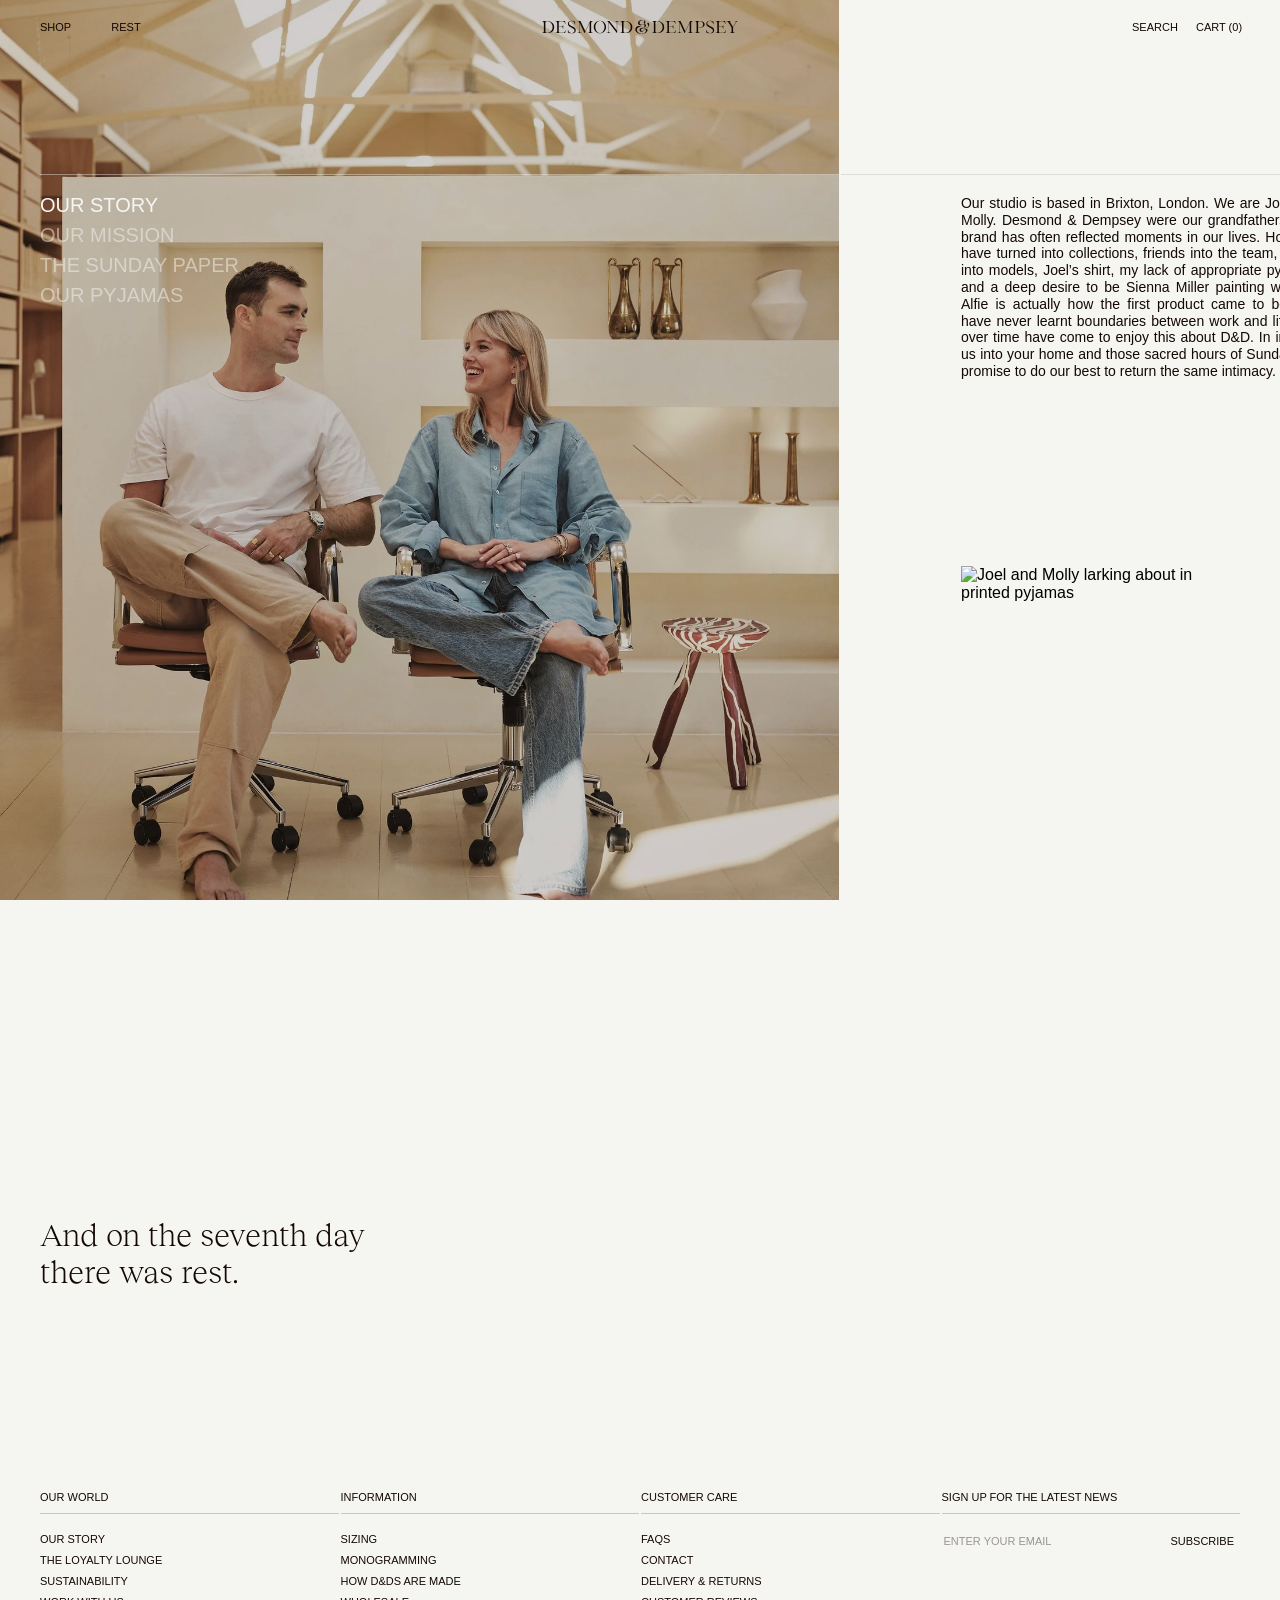
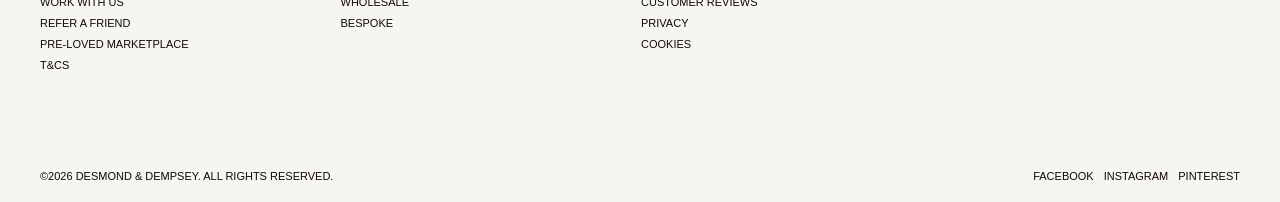
==== about-page-v2-1/index.html @ a97fd706 "V2.1: align accent image bottom with the main image The right column had a 60px bottom margin, leavi" ====
<!DOCTYPE html>
<html lang="en">
<head>
  <meta charset="UTF-8" />
  <meta name="viewport" content="width=device-width, initial-scale=1.0" />
  <title>D&amp;D — Our Story (V2.1)</title>
  <link rel="icon" href="assets/logo.svg" type="image/svg+xml" />
  <link rel="stylesheet" href="assets/vendor/lenis.css" />
  <!-- Shared design system: tokens, navbar, footer. -->
  <link rel="stylesheet" href="v1.2.css" />
  <!-- V2.1: full-bleed image left, filters overlaid, layered accent.
       ?v bumped on each change to bypass the CDN/browser cache. -->
  <link rel="stylesheet" href="about-v2-1.css?v=405" />
</head>
<body>
  <main class="page page--v21">
    <header class="header header--v21">
      <nav class="navbar" aria-label="Primary">
        <a class="nav-link nav-link--menu" href="#">Menu</a>
        <a class="nav-link nav-link--shop nav-link--start" href="#">Shop</a>
        <a class="nav-link nav-link--rest" href="#">Rest</a>
        <a class="nav-logo" href="#" aria-label="Desmond &amp; Dempsey home"></a>
        <a class="nav-link nav-link--search" href="#">Search</a>
        <a class="nav-link nav-link--cart nav-link--end" href="#">Cart (0)</a>
      </nav>
    </header>

    <!-- Our Story — editorial layered index (Figma 402:2). The chapter image
         bleeds off the left with the chapters overlaid on it (light); the
         description sits top-right on the cream, with a warm lifestyle accent
         image layered lower-right. Hovering a chapter crossfades the big image
         and the description. -->
    <section class="story" aria-label="Our story">
      <!-- Big image bleeding off the left, crossfaded per chapter. -->
      <div class="story__media">
        <img class="filters__img is-active" data-i="0" src="assets/images/about-v2/our-story.png" alt="Joel and Molly in the Brixton studio" />
        <img class="filters__img" data-i="1" src="assets/images/about-v2/our-mission.png" alt="Model in a printed shirt in the garden" />
        <img class="filters__img" data-i="2" src="assets/images/about-v2/sunday-paper.jpg" alt="Joel and Molly reading in bed on a Sunday" />
        <img class="filters__img" data-i="3" src="assets/images/about-v2/pyjamas-b.png" alt="The studio moodboard of prints and references" />
        <span class="story__scrim" aria-hidden="true"></span>
      </div>

      <!-- Chapters overlaid on the image (top-left, light). -->
      <div class="story__filters">
        <div class="filters__list" role="tablist" aria-label="Chapters">
          <button class="filters__item is-active" type="button" role="tab" aria-selected="true" aria-controls="chapter-0" data-i="0">Our Story</button>
          <button class="filters__item" type="button" role="tab" aria-selected="false" aria-controls="chapter-1" data-i="1">Our Mission</button>
          <button class="filters__item" type="button" role="tab" aria-selected="false" aria-controls="chapter-2" data-i="2">The Sunday Paper</button>
          <button class="filters__item" type="button" role="tab" aria-selected="false" aria-controls="chapter-3" data-i="3">Our Pyjamas</button>
        </div>
      </div>

      <!-- Right column: description (top) + accent (bottom), on the cream.
           The rule spans the full column; the content is indented under it. -->
      <div class="story__right">
        <div class="filters__desc">
          <div class="filters__panel is-active" id="chapter-0" role="tabpanel" data-i="0">
            <p>Our studio is based in Brixton, London. We are Joel and Molly. Desmond &amp; Dempsey were our grandfathers. Our brand has often reflected moments in our lives. Holidays have turned into collections, friends into the team, family into models, Joel&rsquo;s shirt, my lack of appropriate pyjamas and a deep desire to be Sienna Miller painting walls in Alfie is actually how the first product came to be. We have never learnt boundaries between work and life, but over time have come to enjoy this about D&amp;D. In inviting us into your home and those sacred hours of Sunday, we promise to do our best to return the same intimacy.</p>
          </div>
          <div class="filters__panel" id="chapter-1" role="tabpanel" data-i="1">
            <p>We are devoted to having a lovely time. To pursue the pleasure of leisure. So many of us have been fooled by the devil whose greatest trick has been convincing us that hard work is somehow godly. That putting friends, family and a good old jolly after a never-ending to-do list is the right order of things.</p>
            <p>We are a generation of overachievers who have turned our breakfasts into content, our jogs into marathons, drinks into networking, relaxing into refueling. It seems that at some point, maybe when our hobbies became our side hustles, we forgot to just have hobbies at all.</p>
          </div>
          <div class="filters__panel" id="chapter-2" role="tabpanel" data-i="2">
            <p>There&rsquo;s a universal warmth to Sunday. A softer mood, a gentler light, a slower groove, a glorious reward for a week well done. A day when only those closest to you are allowed in. A Sunday, and its many iterations, has always been sacred to us.</p>
            <p>We founded D&amp;D as an ode to the day. Our hope is to encourage more people to embrace time off, to retreat, rest and do whatever it is that brings them complete joy, all the while connecting with the places they call home, and people they feel closest to.</p>
          </div>
          <div class="filters__panel" id="chapter-3" role="tabpanel" data-i="3">
            <p>We make pyjamas, and other things to lounge in. Sunday attire so to speak. Soft, decorated, tactile things to wrap ourselves in that sends a message to the brain that says &lsquo;comfort&rsquo;. We make them for the busy, not the sleepy. Our intention is to mark the pause and help you celebrate the &lsquo;nothings&rsquo; in time.</p>
            <p>We could sing lyrics about the &lsquo;whys&rsquo; behind our pyjamas, but a customer said it best &lsquo;these pyjamas make me feel like I have my sh*t together&rsquo;</p>
          </div>
        </div>
        <!-- Warm lifestyle accent, bottom of the column — crossfades per
             chapter like the main image. -->
        <figure class="story__accent">
          <img class="filters__accimg is-active" data-i="0" src="assets/images/about-v2/accent-couple.jpg" alt="Joel and Molly larking about in printed pyjamas" />
          <img class="filters__accimg" data-i="1" src="assets/images/about-v2/accent-mission.png" alt="Family relaxing in matching printed pyjamas in the garden" />
          <img class="filters__accimg" data-i="2" src="assets/images/about-v2/accent-paper.png" alt="Sunday breakfast on the porch, papers across the table" />
          <img class="filters__accimg" data-i="3" src="assets/images/about-v2/accent-pyjamas.jpg" alt="Reading in a printed robe on a garden terrace" />
        </figure>
      </div>
    </section>

    <!-- Footer (shared with the homepage) -->
    <footer class="site-footer">
      <p class="site-footer__headline">And on the seventh day<br />there was rest.</p>

      <div class="site-footer__body">
        <div class="footer-cols">
          <div class="footer-col">
            <h4 class="footer-col__title">Our World</h4>
            <ul class="footer-col__links">
              <li><a href="about.html">Our story</a></li>
              <li><a href="#">The loyalty lounge</a></li>
              <li><a href="#">Sustainability</a></li>
              <li><a href="#">Work with us</a></li>
              <li><a href="#">Refer a friend</a></li>
              <li><a href="#">Pre-loved marketplace</a></li>
              <li><a href="#">T&amp;Cs</a></li>
            </ul>
          </div>
          <div class="footer-col">
            <h4 class="footer-col__title">Information</h4>
            <ul class="footer-col__links">
              <li><a href="#">Sizing</a></li>
              <li><a href="#">Monogramming</a></li>
              <li><a href="#">How D&amp;Ds are made</a></li>
              <li><a href="#">Wholesale</a></li>
              <li><a href="#">Bespoke</a></li>
            </ul>
          </div>
          <div class="footer-col">
            <h4 class="footer-col__title">Customer Care</h4>
            <ul class="footer-col__links">
              <li><a href="#">FAQs</a></li>
              <li><a href="#">Contact</a></li>
              <li><a href="#">Delivery &amp; returns</a></li>
              <li><a href="#">Customer reviews</a></li>
              <li><a href="#">Privacy</a></li>
              <li><a href="#">Cookies</a></li>
            </ul>
          </div>
          <div class="footer-col">
            <h4 class="footer-col__title">Sign up for the latest news</h4>
            <form class="footer-newsletter" action="#" method="post">
              <input class="footer-newsletter__input" type="email" placeholder="Enter your email" aria-label="Enter your email" />
              <button class="footer-newsletter__submit" type="submit">Subscribe</button>
            </form>
          </div>
        </div>

        <div class="footer-bottom">
          <span class="footer-bottom__copy">©2026 Desmond &amp; Dempsey. All Rights Reserved.</span>
          <nav class="footer-social" aria-label="Social">
            <a href="#">Facebook</a>
            <a href="#">Instagram</a>
            <a href="#">Pinterest</a>
          </nav>
        </div>
      </div>
    </footer>
  </main>

  <script type="module" src="about-v2-1.js?v=404"></script>
</body>
</html>
---- about-page-v2-1/assets/vendor/lenis.css ----
html.lenis,
html.lenis body {
  height: auto;
}

.lenis:not(.lenis-autoToggle).lenis-stopped {
  overflow: clip;
}

.lenis [data-lenis-prevent],
.lenis [data-lenis-prevent-wheel],
.lenis [data-lenis-prevent-touch],
.lenis [data-lenis-prevent-vertical],
.lenis [data-lenis-prevent-horizontal] {
  overscroll-behavior: contain;
}

.lenis.lenis-smooth iframe {
  pointer-events: none;
}

.lenis.lenis-autoToggle {
  transition-property: overflow;
  transition-duration: 1ms;
  transition-behavior: allow-discrete;
}
---- about-page-v2-1/v1.2.css ----
/* ============================================================
   Fonts — Gerstner Programm FSL
   Drop the font files into assets/fonts/ and these @font-face
   rules will pick them up. Until then the stack falls back to a
   neo-grotesque sans (Helvetica/Arial), which is the closest
   widely-available match.
   ============================================================ */
@font-face {
  font-family: "Gerstner Programm FSL";
  font-style: normal;
  font-weight: 400;
  font-display: swap;
  src: url("assets/fonts/GerstnerProgrammFSL-Regular.woff2") format("woff2"),
       url("assets/fonts/GerstnerProgrammFSL-Regular.woff") format("woff"),
       url("assets/fonts/GerstnerProgrammFSL-Regular.otf") format("opentype");
}

/* Reckless Neue (Light) — the editorial serif used for the loading copy.
   Drop the files into assets/fonts/; falls back to a high-contrast serif. */
@font-face {
  font-family: "Reckless Neue";
  font-style: normal;
  font-weight: 300;
  font-display: swap;
  src: url("assets/fonts/RecklessNeue-Light.otf") format("opentype");
}

:root {
  --frame-width: 1440px;
  --gutter: 2px;

  --color-bg: #f5f5f2;
  --color-ink: #000000;
  --color-nav: #140803;

  --font-serif: "Reckless Neue", Georgia, "Times New Roman", serif;
  --ease-expo: cubic-bezier(0.16, 1, 0.3, 1);
  --ease-natural: cubic-bezier(0.65, 0, 0.35, 1); /* smooth ease-in-out */

  --font-base: "Gerstner Programm FSL", "Helvetica Neue", Helvetica, Arial, sans-serif;
}

/* ---------- Reset ---------- */
*,
*::before,
*::after {
  box-sizing: border-box;
}

html,
body {
  margin: 0;
  padding: 0;
}

body {
  background: var(--color-bg);
  color: var(--color-ink);
  font-family: var(--font-base);
  -webkit-font-smoothing: antialiased;
  text-rendering: optimizeLegibility;
}

img {
  display: block;
  max-width: 100%;
}

a {
  text-decoration: none;
  color: inherit;
}

/* ---------- Page frame ---------- */
.page {
  /* Fluid fill: the layout stretches to the full viewport width (no 1440 cap),
     gutters/paddings stay fixed, so it reproduces the comp exactly at 1440 and
     grows from there. --frame-width remains the design reference (1440). */
  width: 100%;
  margin: 0 auto;
  background: var(--color-bg);
  display: flex;
  flex-direction: column;
  /* No gap here — header + hero are flush, as in Figma's "Frame 12".
     The single 4px gap sits between the hero and the feature section. */
}

/* ---------- Header / nav (overlays the hero) ----------
   --nav-p: scroll progress 0 → 1, damped per-frame by the loop in v1.2.js.
   At 0 the bar is transparent with cream text/wordmark, sitting over the hero;
   at 1 it has solidified into a cream bar with dark ink text (plus a subtle
   collapse). The whole thing is fixed so it floats over the hero image. */
.header {
  --nav-p: 0;
  position: fixed;
  top: 0;
  left: 0;
  right: 0;
  z-index: 100;
  /* transparent over the hero → cream once forced solid (scroll-in / menu open) */
  background: color-mix(in srgb, var(--color-bg) calc(var(--nav-p) * 100%), transparent);
  border-bottom: 0.5px solid rgba(20, 8, 3, calc(var(--nav-p) * 0.12));
  /* shared foreground colour: cream (p=0) → dark ink (p=1) */
  --nav-fg: color-mix(in srgb, var(--color-nav) calc(var(--nav-p) * 100%), var(--color-bg));
  will-change: background;
}

/* Navbar — constant height; no collapse on scroll */
.navbar {
  display: flex;
  align-items: center;
  gap: 20px; /* matches the shop mega-menu tab spacing */
  padding: 20px 40px;
}

.nav-link {
  width: 44px; /* fixed link box, matches Figma — keeps the wordmark centered */
  flex: 0 0 44px;
  font-size: 11px;
  line-height: 1; /* 100% */
  letter-spacing: 0;
  text-transform: uppercase;
  color: var(--nav-fg);
  white-space: nowrap;
  text-align: center; /* REST + SEARCH */
  text-box: trim-both cap alphabetic;
}

.nav-link--start {
  text-align: left; /* SHOP */
}

.nav-link--end {
  text-align: right; /* CART (0) */
}

/* Group the links either side of the centred wordmark: Shop+Rest sit together
   at the left, Search+Cart at the right. Auto margins after Rest and before
   Search absorb the free space, keeping the wordmark centred. (On mobile Rest +
   Search are hidden, so these have no effect there.) */
.nav-link--rest {
  margin-right: auto;
}
.nav-link--search {
  margin-left: auto;
}

/* MENU only appears on mobile (collapses Shop/Rest/Search) */
.nav-link--menu {
  display: none;
  text-align: left;
}

/* Wordmark — drawn as a recolourable mask so one asset serves both states */
.nav-logo {
  flex: 0 0 auto;
  width: 196px;
  height: 14px;
  background-color: var(--nav-fg);
  -webkit-mask: url("assets/wordmark.svg") no-repeat center / contain;
          mask: url("assets/wordmark.svg") no-repeat center / contain;
}

/* ---------- Shop mega-menu (desktop) ----------
   In normal flow as the first item after the fixed header, so when it opens it
   pushes the hero (and the rest of the page) DOWN rather than overlaying it.
   Height animates via the grid 0fr→1fr trick. The fixed nav floats over its
   top, so the panel pads its top by the nav height. */
.megamenu {
  display: grid;
  grid-template-rows: 0fr;
  transition: grid-template-rows 1s var(--ease-natural); /* smooth ease-in-out */
  background: var(--color-bg);
  position: relative;
  z-index: 90; /* below the nav (100) */
}
.megamenu__inner {
  overflow: hidden;
  min-height: 0;
  opacity: 0; /* content gently fades in as the panel expands */
  visibility: hidden; /* keep links out of the tab order while closed */
  transition: opacity 0.8s var(--ease-natural), visibility 1s;
}
.megamenu.is-open {
  grid-template-rows: 1fr;
}
.megamenu.is-open .megamenu__inner {
  opacity: 1;
  visibility: visible;
}
.megamenu__panel {
  padding: 54px 0 0; /* top clears the fixed nav bar; image's own 4px is the base */
}

/* Category tabs (Women / Men / Kids / Gifts) */
.megamenu__tabs {
  display: flex;
  gap: 20px;
  margin-top: 40px;
  padding: 0 40px 36px;
}
.megamenu__tab {
  font-size: 11px;
  line-height: 1;
  text-transform: uppercase;
  color: rgba(20, 8, 3, 0.4);
  transition: color 0.3s var(--ease-expo);
}
.megamenu__tab.is-active,
.megamenu__tab:hover {
  color: var(--color-nav);
}
.megamenu__tab--soon {
  pointer-events: none; /* "coming soon" — not yet a link */
}

/* Four columns; each reserves space for an image at its foot */
.megamenu__cols {
  display: grid;
  grid-template-columns: repeat(4, 1fr);
}
.megamenu__col {
  display: flex;
  flex-direction: column;
}
.megamenu__group {
  padding-left: 40px;
}
.megamenu__heading {
  margin: 0 0 20px;
  font-size: 11px;
  font-weight: 400;
  line-height: 1;
  text-transform: uppercase;
  color: rgba(20, 8, 3, 0.4);
}
.megamenu__links {
  list-style: none;
  margin: 0;
  padding: 0;
  display: flex;
  flex-direction: column;
  gap: 7px;
  /* match the link's type so the <li> strut is 11px, not the inherited 16px —
     gives an 11 + 7 = 18px row pitch (Figma) */
  font-size: 11px;
  line-height: 1;
}
.megamenu__links a {
  font-size: 11px;
  line-height: 1;
  text-transform: uppercase;
  color: var(--color-nav);
  transition: opacity 0.2s var(--ease-expo);
}
.megamenu__links a:hover {
  opacity: 0.55;
}

/* Featured image — bottom-aligned in every column (40px inset), so all four
   share the same baseline; fades in on hovering its column's links */
.megamenu__media {
  margin: auto 40px 40px; /* auto top pushes to the column foot; 40px inset (Figma) */
  aspect-ratio: 352 / 195;
  overflow: hidden;
  opacity: 0;
  transition: opacity 0.45s var(--ease-natural);
}
/* By Product (the longest column): fixed 80px gap above its image — this sets
   the menu height, and the other columns' auto-top images align to its baseline */
.megamenu__col:first-child .megamenu__media {
  margin-top: 80px;
}
.megamenu__media img {
  width: 100%;
  height: 100%;
  object-fit: cover;
  display: block;
}
.megamenu__col:has(.megamenu__links a:hover) .megamenu__media {
  opacity: 1;
}

/* By Product: a distinct image per link, stacked in the media box and
   crossfaded so hovering each link swaps the featured image. */
.megamenu__col--product .megamenu__media {
  position: relative;
  opacity: 1; /* the stacked images control what's shown */
}
.megamenu__col--product .megamenu__img {
  position: absolute;
  inset: 0;
  width: 100%;
  height: 100%;
  object-fit: cover;
  opacity: 0;
  transition: opacity 0.45s var(--ease-natural);
}
.megamenu__col--product:has(.pl--nighties:hover) .megamenu__img--nighties,
.megamenu__col--product:has(.pl--short:hover) .megamenu__img--short,
.megamenu__col--product:has(.pl--long:hover) .megamenu__img--long,
.megamenu__col--product:has(.pl--robes:hover) .megamenu__img--robes,
.megamenu__col--product:has(.pl--lounge:hover) .megamenu__img--lounge,
.megamenu__col--product:has(.pl--knickers:hover) .megamenu__img--knickers,
.megamenu__col--product:has(.pl--socks:hover) .megamenu__img--socks,
.megamenu__col--product:has(.pl--all:hover) .megamenu__img--all {
  opacity: 1;
}

/* ---------- Hero ---------- */
.hero {
  position: relative;
  width: 100%;
  height: 100vh; /* full viewport, desktop + mobile */
  overflow: hidden;
}

.hero__img {
  position: absolute;
  left: 0;
  width: 100%;
  /* Oversized top/bottom so the parallax (±60px) + velocity stretch never reveal
     an edge. Transform is set per-frame in script.js. */
  top: -100px;
  height: calc(100% + 200px);
  object-fit: cover;
  transform-origin: center;
  will-change: transform;
}

/* Dark wash over the hero so the cream nav stays legible (Figma rgba(20,8,3,.3)) */
.hero__overlay {
  position: absolute;
  inset: 0;
  z-index: 1;
  background: rgba(20, 8, 3, 0.3);
  pointer-events: none;
}

/* Serif headline, centred at the foot of the hero (over the overlay) */
.hero__headline {
  position: absolute;
  left: 0;
  right: 0;
  bottom: 40px;
  z-index: 2;
  margin: 0;
  padding: 0 40px;
  font-family: var(--font-serif);
  font-weight: 300;
  font-size: 32px;
  line-height: 1;
  text-align: center;
  color: var(--color-bg);
}

/* ---------- Feature grid (bottom "Navbar / 3 /") ---------- */
.features {
  display: flex;
  align-items: flex-start; /* let each cell take its aspect-ratio height, not stretch */
  gap: var(--gutter); /* only the 4px gutter between the two images — no outer padding */
  width: 100%;
  margin-top: var(--gutter); /* 4px gap between hero and feature section (top-level Figma gap) */
}

.features__cell {
  height: 100vh; /* the feature section fills the full viewport height */
  overflow: hidden;
}

/* Equal halves at any width: (100% - 4px gutter) / 2 — exactly 718px at 1440. */
.features__cell--left,
.features__cell--right {
  flex: 1 1 0;
  min-width: 0;
}

.features__cell img {
  width: 100%;
  height: 100%;
  object-fit: cover;
}

/* Section 2 columns — parallax media + CTA button reveal on hover */
.feature-col {
  display: block;
  position: relative;
}
/* Parallax target: oversized so the ±60px travel never reveals an edge.
   Transform (translate) is set per-frame in script.js. */
.feature-col__media {
  position: absolute;
  left: 0;
  width: 100%;
  top: -100px;
  height: calc(100% + 200px);
  will-change: transform;
}
.feature-col__media img {
  width: 100%;
  height: 100%;
  object-fit: cover;
  display: block;
  transition: transform 1.2s cubic-bezier(0.33, 1, 0.68, 1);
}
.feature-col:hover .feature-col__media img {
  transform: scale(1.018); /* subtle zoom, consistent with the product cards */
}
.feature-col__cta {
  position: absolute;
  top: 50%;
  left: 50%;
  transform: translate(-50%, calc(-50% + 6px));
  z-index: 2;
  display: flex;
  align-items: center;
  justify-content: center;
  height: 26px;
  padding: 4px 16px;
  background: var(--color-bg);
  color: var(--color-nav);
  font-size: 11px;
  line-height: 1.2;
  text-transform: uppercase;
  white-space: nowrap;
  opacity: 0;
  pointer-events: none;
  transition: opacity 0.4s var(--ease-expo), transform 0.4s var(--ease-expo);
}
.feature-col:hover .feature-col__cta,
.feature-col:focus-visible .feature-col__cta {
  opacity: 1;
  transform: translate(-50%, -50%);
}

/* ---------- Product cards (info + tag reveal on hover) ---------- */
.products {
  display: flex;
  align-items: flex-start;
  gap: var(--gutter);
  width: 100%;
  margin-top: var(--gutter);
}
.products .card {
  flex: 1 1 0;
  min-width: 0;
  aspect-ratio: 357 / 501;
}

.card {
  position: relative;
  overflow: hidden;
  background: var(--color-bg);
}
.card__link {
  position: absolute;
  inset: 0;
  display: block;
}
.card__media {
  position: absolute;
  inset: 0;
  overflow: hidden;
}
.card__media img {
  position: absolute;
  inset: 0;
  width: 100%;
  height: 100%;
  object-fit: cover;
  display: block;
  transition: transform 1.2s cubic-bezier(0.33, 1, 0.68, 1);
}
.card:hover .card__media img {
  transform: scale(1.018); /* subtle zoom on hover */
}

/* Image-swap: the detail photo crossfades in over the resting photo on hover */
.card__media-hover {
  opacity: 0;
  transition: opacity 0.5s var(--ease-expo),
              transform 1.2s cubic-bezier(0.33, 1, 0.68, 1);
}
.card:hover .card__media-hover,
.card:focus-within .card__media-hover {
  opacity: 1;
}

/* "New in" tag — top-left, dark blurred chip */
.card__tag {
  position: absolute;
  top: 10px;
  left: 10px;
  z-index: 3;
  display: flex;
  align-items: center;
  height: 22px;
  padding: 6px 8px;
  background: var(--color-nav);
  backdrop-filter: blur(25px);
  -webkit-backdrop-filter: blur(25px);
  color: var(--color-bg);
  font-size: 11px;
  line-height: 1;
  text-transform: uppercase;
  white-space: nowrap;
  opacity: 0;
  pointer-events: none;
  transition: opacity 0.4s var(--ease-expo);
}

/* product info panel — bottom, cream */
.card__info {
  position: absolute;
  left: 10px;
  right: 10px;
  bottom: 10px;
  z-index: 3;
  display: flex;
  flex-direction: column;
  gap: 8px;
  padding: 10px;
  background: var(--color-bg);
  opacity: 0;
  transform: translateY(8px);
  pointer-events: none;
  transition: opacity 0.4s var(--ease-expo), transform 0.4s var(--ease-expo);
}
.card__meta {
  display: flex;
  justify-content: space-between;
  align-items: flex-start;
  gap: 12px;
  width: 100%;
  font-size: 11px;
  line-height: 1;
  text-transform: uppercase;
  color: var(--color-nav);
}
.card__meta--gap {
  gap: 40px;
}
.card__name,
.card__price {
  white-space: nowrap; /* keep the product name on one line; the chip grows to fit */
}
.card__swatches {
  display: flex;
  flex-wrap: wrap;
  gap: 2px;
  align-items: center;
}
.card__swatch {
  width: 20px;
  height: 4px;
  display: block;
  object-fit: cover;
}
/* Product row + image grid: print options are 11px squares (matches mobile) */
.products .card__swatch,
.grid .card__swatch {
  width: 11px;
  height: 11px;
}

/* reveal on hover / keyboard focus */
.card:hover .card__tag,
.card:focus-within .card__tag,
.card:hover .card__info,
.card:focus-within .card__info {
  opacity: 1;
}
.card:hover .card__info:not(.card__info--center),
.card:focus-within .card__info:not(.card__info--center) {
  transform: translateY(0);
}

/* centered white info chip (small grid cards) */
.card__info--center {
  left: 50%;
  right: auto;
  bottom: auto;
  top: 50%;
  flex-direction: row;
  width: auto;
  background: #ffffff;
  transform: translate(-50%, calc(-50% + 8px));
}
.card:hover .card__info--center,
.card:focus-within .card__info--center {
  transform: translate(-50%, -50%);
}

/* small grid cards: image contained, cream margins. Wider side inset keeps the
   2:3 product shot smaller inside the (landscape) card. Mobile resets the insets. */
.card--contained .card__media {
  left: 22%;
  right: 22%;
  top: 6%;
  bottom: 6%;
}

/* ---------- Promo banner (image + overlay + headline/CTA) — band dimensions ---------- */
.promo {
  position: relative;
  margin-top: var(--gutter);
  width: 100%;
  aspect-ratio: 1440 / 800;
  overflow: hidden;
  display: flex;
  flex-direction: column;
  align-items: center;
  justify-content: center;
  padding: 40px;
}
/* Oversized so the ±60px parallax (set per-frame in v1.2.js) never reveals an edge */
.promo__img {
  position: absolute;
  left: 0;
  top: -100px;
  width: 100%;
  height: calc(100% + 200px);
  object-fit: cover;
  display: block;
  will-change: transform;
}
.promo__overlay {
  position: absolute;
  inset: 0;
  background: rgba(20, 8, 3, 0.4);
  pointer-events: none;
}
.promo__content {
  position: relative;
  z-index: 1;
  display: flex;
  flex-direction: column;
  align-items: center;
  gap: 24px;
  width: 349px;
  max-width: 100%;
  text-align: center;
}
.promo__headline {
  margin: 0;
  font-family: var(--font-serif);
  font-weight: 300;
  font-size: 32px;
  line-height: 1;
  color: var(--color-bg);
}
.promo__cta {
  display: inline-flex;
  align-items: center;
  justify-content: center;
  height: 26px;
  padding: 4px 16px;
  background: var(--color-bg);
  border: 1px solid var(--color-bg);
  color: var(--color-nav);
  font-size: 11px;
  line-height: 1.2;
  text-transform: uppercase;
  white-space: nowrap;
}

/* ---------- Collection tabs (section 4) — hover a label to swap image + copy ----------
   Column layout: an invisible top line + the tabs + the description are spaced
   apart (space-between) inside an 80px-padded band, so the tabs sit centred and
   the description sits at the bottom. */
.tabs-section {
  position: relative;
  width: 100%;
  margin-top: var(--gutter);
  aspect-ratio: 1440 / 800;
  overflow: hidden;
  display: flex;
  flex-direction: column;
  align-items: center;
  justify-content: space-between;
  padding: 80px 0;
}
.tabs-section__media {
  position: absolute;
  inset: 0;
}
/* Oversized so the ±60px parallax (set per-frame in v1.2.js) never reveals an edge */
.tab-img {
  position: absolute;
  left: 0;
  top: -100px;
  width: 100%;
  height: calc(100% + 200px);
  object-fit: cover;
  opacity: 0;
  transition: opacity 0.7s var(--ease-expo);
  will-change: transform;
}
.tabs-section__overlay {
  position: absolute;
  inset: 0;
  background: rgba(20, 8, 3, 0.4);
}

/* Invisible balancer (matches the description's footprint at the top) */
.tabs-section__spacer {
  position: relative;
  z-index: 1;
  margin: 0;
  font-size: 14px;
  line-height: 1.2;
  white-space: nowrap;
  color: #f5f5f2;
  visibility: hidden;
}

.tabs {
  position: relative;
  z-index: 1;
  display: flex;
  gap: 32px;
  align-items: center;
  justify-content: center;
}
.tabs__item {
  font-family: var(--font-base);
  font-size: 24px;
  line-height: 1;
  text-transform: uppercase;
  color: rgba(245, 245, 242, 0.4);
  white-space: nowrap;
  transition: color 0.3s var(--ease-expo);
}
.tabs__item:hover {
  color: #f5f5f2;
}

/* Description — items stacked in one grid cell, crossfaded on hover */
.tabs-desc {
  position: relative;
  z-index: 1;
  display: grid;
  width: 392px;
}
.tabs-desc__item {
  grid-area: 1 / 1;
  margin: 0;
  font-size: 14px;
  line-height: 1.2;
  text-align: center;
  color: #f5f5f2;
  opacity: 0;
  transition: opacity 0.5s var(--ease-expo);
}

/* Scrub progress bar — mobile only (see the mobile media query) */
.tabs-progress {
  display: none;
}

/* Desktop only: hover drives the swap. Scoped so it never fights the mobile
   scroll-scrub (which drives the same images/labels/desc via [data-active]). */
@media (min-width: 769px) {
  /* Default state: "Legacy" active + its image, until another tab is hovered */
  .tabs:not(:has(.tabs__item:hover)) .tabs__item--legacy {
    color: #f5f5f2;
  }
  .tabs-section:not(:has(.tabs__item:hover)) .tab-img--legacy {
    opacity: 1;
  }
  /* Hovered tab → its image */
  .tabs-section:has(.tabs__item--legacy:hover) .tab-img--legacy {
    opacity: 1;
  }
  .tabs-section:has(.tabs__item--classics:hover) .tab-img--classics {
    opacity: 1;
  }
  .tabs-section:has(.tabs__item--essentials:hover) .tab-img--essentials {
    opacity: 1;
  }
  .tabs-section:has(.tabs__item--heirloom:hover) .tab-img--heirloom {
    opacity: 1;
  }

  /* Default state: Legacy description shown until another tab is hovered */
  .tabs-section:not(:has(.tabs__item:hover)) .tabs-desc__item--legacy {
    opacity: 1;
  }
  /* Hovered tab → its description */
  .tabs-section:has(.tabs__item--legacy:hover) .tabs-desc__item--legacy {
    opacity: 1;
  }
  .tabs-section:has(.tabs__item--classics:hover) .tabs-desc__item--classics {
    opacity: 1;
  }
  .tabs-section:has(.tabs__item--essentials:hover) .tabs-desc__item--essentials {
    opacity: 1;
  }
  .tabs-section:has(.tabs__item--heirloom:hover) .tabs-desc__item--heirloom {
    opacity: 1;
  }
}

/* ---------- Image grid (9-col block + 3-col stack) ---------- */
.grid {
  display: flex;
  gap: var(--gutter);
  width: 100%;
  margin-top: var(--gutter);
  aspect-ratio: 1440 / 800;
}
/* Three equal columns: grid__left spans two of them (+ the gutter between),
   grid__right is the third. */
.grid__left {
  flex: 0 0 calc((100% - 2 * var(--gutter)) / 3 * 2 + var(--gutter));
  min-width: 0;
  display: flex;
  gap: var(--gutter);
}
.grid__right {
  flex: 0 0 calc((100% - 2 * var(--gutter)) / 3);
  min-width: 0;
  display: flex;
  flex-direction: column;
  gap: var(--gutter);
}
.grid__left .card {
  flex: 1 1 0;
  min-width: 0;
}
.grid__right .card {
  flex: 1 1 0;
  min-height: 0;
}

/* ---------- UGC carousel (section 5) — auto-scrolling community shots ----------
   The track auto-scrolls left (marquee). JS clones enough whole card-sets to
   always cover the viewport and sets --ugc-shift to one copy's exact width, so
   the animation wraps invisibly = an infinite loop. Hovering the section pauses it;
   hovering a card reveals its tag + info (and, on video cards, a mute button
   while the clip plays). Card overlays reuse the .card__tag / .card__info look. */
.ugc {
  --ugc-w: 340px;
  margin-top: var(--gutter);
}
.ugc__viewport {
  overflow: hidden;
}
.ugc__track {
  display: flex;
  gap: var(--gutter);
  width: max-content;
  will-change: transform;
  animation: ugc-scroll var(--ugc-duration, 60s) linear infinite;
}
/* Pause while the section is hovered or a card is keyboard-focused. */
.ugc:hover .ugc__track,
.ugc:focus-within .ugc__track {
  animation-play-state: paused;
}
/* Shift by exactly one copy's width (set by JS as --ugc-shift) so the wrap from
   the last keyframe back to the first is pixel-perfect and the loop is invisible. */
@keyframes ugc-scroll {
  from { transform: translate3d(0, 0, 0); }
  to   { transform: translate3d(calc(-1 * var(--ugc-shift, 0px)), 0, 0); }
}

.ugc-card {
  position: relative;
  flex: 0 0 var(--ugc-w);
  width: var(--ugc-w);
}
.ugc-card__link {
  display: block;
  color: inherit;
  text-decoration: none;
}
.ugc-card__media {
  position: relative;
  display: block;
  width: 100%;
  aspect-ratio: 340 / 448;
  overflow: hidden;
  background: #e9e7e1; /* placeholder tone while media loads */
}
.ugc-card__media img,
.ugc-card__video {
  position: absolute;
  inset: 0;
  width: 100%;
  height: 100%;
  object-fit: cover;
  display: block;
}

/* Social handle chip — top-left (mirrors .card__tag) */
.ugc-card__tag {
  position: absolute;
  top: 10px;
  left: 10px;
  z-index: 3;
  display: flex;
  align-items: center;
  height: 22px;
  padding: 6px 8px;
  background: var(--color-nav);
  backdrop-filter: blur(25px);
  -webkit-backdrop-filter: blur(25px);
  color: var(--color-bg);
  font-size: 11px;
  line-height: 1;
  text-transform: uppercase;
  white-space: nowrap;
  opacity: 0;
  pointer-events: none;
  transition: opacity 0.4s var(--ease-expo);
}

/* Mute toggle — top-right, cream text over the video (videos only) */
.ugc-card__mute {
  position: absolute;
  top: 10px;
  right: 10px;
  z-index: 4;
  margin: 0;
  padding: 6px 4px;
  border: 0;
  background: transparent;
  color: var(--color-bg);
  font-family: inherit;
  font-size: 11px;
  line-height: 1;
  text-transform: uppercase;
  cursor: pointer;
  text-shadow: 0 0 8px rgba(20, 8, 3, 0.55); /* legible over light frames */
  opacity: 0;
  pointer-events: none;
  transition: opacity 0.4s var(--ease-expo);
}

/* Product info panel — bottom, cream (mirrors .card__info) */
.ugc-card__info {
  position: absolute;
  left: 10px;
  right: 10px;
  bottom: 10px;
  z-index: 3;
  display: flex;
  flex-direction: column;
  gap: 8px;
  padding: 10px;
  background: var(--color-bg);
  opacity: 0;
  transform: translateY(8px);
  pointer-events: none;
  transition: opacity 0.4s var(--ease-expo), transform 0.4s var(--ease-expo);
}
.ugc-card__meta {
  display: flex;
  justify-content: space-between;
  align-items: flex-start;
  gap: 12px;
  width: 100%;
  font-size: 11px;
  line-height: 1;
  text-transform: uppercase;
  color: var(--color-nav);
}
.ugc-card__name,
.ugc-card__price {
  white-space: nowrap;
}
.ugc-card__swatches {
  display: flex;
  flex-wrap: wrap;
  gap: 2px;
  align-items: center;
}
.ugc-card__swatch {
  width: 11px;
  height: 11px;
  display: block;
  object-fit: cover;
}

/* Reveal on hover / keyboard focus — only on hover-capable (desktop) devices.
   On touch there's no hover, and a tap/swipe would otherwise stick the :hover /
   :focus-within state, leaving the tag, info + mute button permanently visible.
   Gating on (hover: hover) keeps the mobile slider clean (overlays stay hidden). */
@media (hover: hover) {
  .ugc-card:hover .ugc-card__tag,
  .ugc-card:focus-within .ugc-card__tag,
  .ugc-card:hover .ugc-card__info,
  .ugc-card:focus-within .ugc-card__info {
    opacity: 1;
  }
  .ugc-card:hover .ugc-card__info,
  .ugc-card:focus-within .ugc-card__info {
    transform: translateY(0);
  }
  .ugc-card:hover .ugc-card__mute,
  .ugc-card:focus-within .ugc-card__mute {
    opacity: 1;
    pointer-events: auto;
  }
}

/* Reduced motion: no auto-scroll — fall back to a normal horizontal scroller. */
@media (prefers-reduced-motion: reduce) {
  .ugc__track {
    animation: none;
  }
  .ugc__viewport {
    overflow-x: auto;
  }
}

/* ---------- Press (section 6) — auto-advancing pull-quote + logos ----------
   Full-bleed image + dark overlay. The active logo drives the quote; each
   quote's words reveal L→R using the same treatment as the loading intro
   (blur + rise + fade, staggered by --i). JS (initPress) handles advancing,
   hover-select, and starting once the section scrolls into view. */
.press {
  position: relative;
  margin-top: var(--gutter);
  overflow: hidden;
  display: flex;
  align-items: center;
  justify-content: center;
  padding: 80px 20px;
  min-height: 400px;
}
.press__bg {
  position: absolute;
  inset: 0;
  z-index: 0;
  width: 100%;
  height: 100%;
  object-fit: cover;
  display: block;
}
.press__overlay {
  position: absolute;
  inset: 0;
  z-index: 1;
  background: rgba(20, 8, 3, 0.4);
}
.press__inner {
  position: relative;
  z-index: 2;
  width: 100%;
  max-width: 768px;
  display: flex;
  flex-direction: column;
  align-items: center;
  gap: 40px;
}

/* Quote stack — quotes crossfade in the same spot; width keeps the wrap tidy. */
.press__quotes {
  position: relative;
  width: 100%;
  max-width: 520px;
  min-height: 100px;
  margin: 0 auto;
}
.press__quote {
  position: absolute;
  inset: 0;
  margin: 0;
  display: flex;
  align-items: center;
  justify-content: center;
  font-family: var(--font-serif);
  font-weight: 300;
  font-size: 32px;
  line-height: 1.2;
  text-align: center;
  color: var(--color-bg);
  opacity: 0;
  pointer-events: none;
  transition: opacity 0.5s var(--ease-expo);
}
.press__quote.is-active {
  opacity: 1;
  pointer-events: auto;
}
.press__quote-inner {
  display: block;
}
/* Per-word L→R reveal — mirrors .loader__word. */
.press__word {
  display: inline-block;
  opacity: 0;
  filter: blur(6px);
  transform: translateY(0.32em);
  will-change: opacity, transform, filter;
  transition: opacity 1.1s var(--ease-expo),
              filter 1.1s var(--ease-expo),
              transform 1.1s var(--ease-expo);
  transition-delay: calc(var(--i, 0) * 0.06s);
}
.press__quote.is-active .press__word {
  opacity: 1;
  filter: blur(0);
  transform: translateY(0);
}

/* Logo row — logos grouped and centred, each in its own container with a fixed
   10px gap between them. Inactive dimmed, active full. */
.press__logos {
  width: 100%;
  display: flex;
  align-items: center;
  justify-content: center;
  gap: 10px;
}
.press__logo {
  flex: 0 0 171px;
  width: 171px;
  display: flex;
  align-items: center;
  justify-content: center;
  padding: 12px 0;
  margin: 0;
  background: none;
  border: 0;
  cursor: pointer;
  opacity: 0.45;
  transition: opacity 0.5s var(--ease-expo);
}
.press__logo:hover,
.press__logo.is-active {
  opacity: 1;
}
/* Each SVG carries its true intrinsic size, so height + width:auto keeps the
   logo's own proportions (no stretching). */
.press__logo img {
  display: block;
  width: auto;
  height: 20px;
}

/* Reduced motion: show quotes without the word choreography. */
@media (prefers-reduced-motion: reduce) {
  .press__quote,
  .press__word {
    transition: none;
  }
  .press__word {
    opacity: 1;
    filter: none;
    transform: none;
  }
}

/* ---------- Footer ---------- */
.site-footer {
  margin-top: var(--gutter);
  width: 100%;
  min-height: 100vh;
  display: flex;
  flex-direction: column;
  justify-content: flex-end; /* content sits at the bottom of the 100vh band */
  background: var(--color-bg);
  padding: 40px 40px 20px;
}
.site-footer__headline {
  margin: 0;
  font-family: var(--font-serif);
  font-weight: 300;
  font-size: 32px;
  line-height: 1.18;
  color: var(--color-nav);
}
.site-footer__body {
  display: flex;
  flex-direction: column;
  gap: 100px;
  margin-top: 200px;
}
.footer-cols {
  display: flex;
  gap: var(--gutter);
}
.footer-col {
  flex: 1 1 0;
  min-width: 0;
}
.footer-col__title {
  margin: 0 0 20px;
  padding-bottom: 10px;
  border-bottom: 0.5px solid rgba(20, 8, 3, 0.2);
  font-size: 11px;
  font-weight: 400;
  line-height: 1;
  text-transform: uppercase;
  color: var(--color-nav);
}
.footer-col__links {
  list-style: none;
  margin: 0;
  padding: 0;
  display: flex;
  flex-direction: column;
  gap: 10px;
  /* Pin the list to the link's own metrics so each <li> is only as tall as its
     11px text — otherwise the inherited line-height pads every row, spreading
     the list out well beyond the Figma 10px rhythm. */
  font-size: 11px;
  line-height: 1;
}
.footer-col__links a {
  font-size: 11px;
  line-height: 1;
  text-transform: uppercase;
  color: var(--color-nav);
}
/* Sits under the "Sunday Club" column title (which carries the divider), so the
   email row itself has no border — matches the other columns' first link row. */
.footer-newsletter {
  display: flex;
  align-items: center;
  justify-content: space-between;
  gap: 12px;
}
.footer-newsletter__input {
  flex: 1 1 auto;
  min-width: 0;
  border: 0;
  background: transparent;
  font: inherit;
  font-size: 11px;
  text-transform: uppercase;
  color: var(--color-nav);
}
.footer-newsletter__input::placeholder {
  color: rgba(20, 8, 3, 0.4);
}
.footer-newsletter__input:focus {
  outline: none;
}
.footer-newsletter__submit {
  border: 0;
  background: transparent;
  cursor: pointer;
  font: inherit;
  font-size: 11px;
  text-transform: uppercase;
  color: var(--color-nav);
  white-space: nowrap;
}
.footer-bottom {
  display: flex;
  align-items: center;
  justify-content: space-between;
  gap: 20px;
}
.footer-bottom__copy {
  font-size: 11px;
  line-height: 1;
  text-transform: uppercase;
  color: var(--color-nav);
}
.footer-social {
  display: flex;
  gap: 10px;
}
.footer-social a {
  font-size: 11px;
  line-height: 1;
  text-transform: uppercase;
  color: var(--color-nav);
}

/* ============================================================
   Mobile (≤768px) — the v1.2-homepage-mobile comp (375px).
   Every hover-reveal becomes always-visible (no hover on touch).
   ============================================================ */
@media (max-width: 768px) {
  /* ---- Nav: MENU · wordmark · CART (0) ---- */
  .navbar {
    padding: calc(20px - 8px * var(--nav-p)) 10px;
  }
  .nav-link--shop,
  .nav-link--rest,
  .nav-link--search {
    display: none; /* folded into MENU */
  }
  .nav-link--menu {
    display: block;
  }
  /* MENU + CART take equal space so the wordmark stays centred */
  .nav-link--menu,
  .nav-link--cart {
    flex: 1 1 0;
    width: auto;
  }
  .nav-logo {
    flex: 0 0 auto;
    width: 168px;
    height: 12px;
  }

  /* Shop mega-menu is desktop-only; mobile uses the MENU button instead */
  .megamenu {
    display: none;
  }

  /* ---- Hero: full viewport (100vh inherited from the base rule) ---- */
  .hero__headline {
    font-size: 24px;
    padding: 0 20px;
  }

  /* ---- Feature columns: stacked, CTA always visible ---- */
  .features {
    flex-direction: column;
  }
  .features__cell--left,
  .features__cell--right {
    width: 100%;
    flex: 0 0 auto;
    height: auto;
    aspect-ratio: 375 / 418;
  }
  .feature-col__cta {
    opacity: 1;
    transform: translate(-50%, -50%);
  }

  /* ---- Product cards: horizontal-scroll carousel ---- */
  .products {
    flex-wrap: nowrap;
    overflow-x: auto;
    scroll-snap-type: x mandatory;
    -webkit-overflow-scrolling: touch;
    scrollbar-width: none;
    padding: 0 10px;
  }
  .products::-webkit-scrollbar {
    display: none;
  }
  .products .card {
    flex: 0 0 275px;
    width: 275px;
    scroll-snap-align: start;
    aspect-ratio: auto; /* image holds the ratio; card grows to fit the info below */
  }
  /* Last card snaps to the end so the carousel rests flush at the right edge
     (mandatory snap otherwise can't reach the last card's start point → cream gap) */
  .products .card:last-child {
    scroll-snap-align: end;
  }

  /* Product card (mobile only): info sits in a cream block BELOW the image */
  .products .card__link {
    position: static;
    display: flex;
    flex-direction: column;
  }
  .products .card__media {
    position: relative;
    inset: auto;
    width: 100%;
    aspect-ratio: 357 / 501;
  }
  .products .card__info {
    position: static;
    inset: auto;
    transform: none;
  }

  /* Card info / tag always visible on touch (no hover) */
  .card__info {
    opacity: 1;
    transform: translateY(0);
    pointer-events: auto;
  }
  .card__tag {
    opacity: 1;
  }

  /* ---- Image grid: large card + a scroll-row of two contained cards, each
     with its info in a cream block BELOW the image (mirrors the products
     redesign). All scoped to mobile so the desktop hover-overlay grid stays. ---- */
  .grid {
    flex-direction: column;
    aspect-ratio: auto;
    height: auto;
    gap: var(--gutter);
  }

  /* Shared: image on top, info below */
  .grid .card {
    flex: none; /* reset desktop flex-basis:0 so cards size to content */
    aspect-ratio: auto;
  }
  .grid .card__link {
    position: static;
    display: flex;
    flex-direction: column;
  }
  .grid .card__media {
    position: relative;
    inset: auto;
    width: 100%;
  }
  .grid .card__info {
    position: static;
    inset: auto;
    transform: none;
    width: 100%;
    flex-direction: column;
    background: var(--color-bg);
    opacity: 1;
    pointer-events: auto;
  }

  /* Large card (Womens 402): full-bleed image + info with a bottom rule */
  .grid__left {
    flex: none; /* reset desktop flex-basis:0 so it sizes to content in the column */
    flex-direction: column;
  }
  .grid__left .card:nth-of-type(2) {
    display: none; /* drop the second large image on mobile (per comp) */
  }
  .grid__left .card__media {
    aspect-ratio: 375 / 526;
  }
  .grid__left .card__info {
    border-bottom: 0.5px solid rgba(0, 0, 0, 0.1);
  }

  /* Two contained cards: fixed 2-column row split 50/50 with a divider between */
  .grid__right {
    flex: none; /* reset desktop flex-basis:0 so it sizes in the column */
    flex-direction: row;
    gap: 0; /* the divider border between the cards provides the separation */
  }
  .grid__right .card {
    flex: 1 1 0;
    min-width: 0;
  }
  .grid__right .card:first-child {
    border-right: 0.5px solid rgba(0, 0, 0, 0.1);
  }
  .grid__right .card__media {
    aspect-ratio: 187 / 260;
  }
  /* Contained image: centred with cream margins */
  .grid__right .card__media img {
    left: 10%;
    right: auto;
    width: 80%;
  }
  /* Name + price row; the name truncates so the price never wraps */
  .grid__right .card__meta {
    flex-direction: row;
    width: 100%;
    gap: 16px;
  }
  .grid__right .card__name {
    flex: 1 1 auto;
    min-width: 0;
    overflow: hidden;
    text-overflow: ellipsis;
  }

  /* ---- Promo banner: portrait crop, smaller headline ---- */
  .promo {
    aspect-ratio: 375 / 526;
  }
  .promo__headline {
    font-size: 24px;
  }

  /* ---- Collection tabs: pinned scroll-scrub sequence ----
     The scroller gives the scroll distance; the section pins (sticky) and
     v1.2.js advances [data-active] 0→3 + --tab-progress as you scroll through. */
  .tabs-scroller {
    position: relative;
    height: 400vh; /* pin lasts ~300vh → ~75vh per collection */
  }
  .tabs-section {
    position: sticky;
    top: 0;
    height: 100vh;
    aspect-ratio: auto;
    margin-top: 0;
    justify-content: center; /* the active label sits centred */
    padding: 0;
  }
  .tabs-section__spacer {
    display: none;
  }

  /* Only the active collection's image is shown (crossfaded by [data-active]).
     Longer, ease-in-out crossfade so the swap feels smoother on mobile. */
  .tab-img {
    transition: opacity 1.1s var(--ease-natural);
  }
  .tabs-section[data-active="0"] .tab-img--legacy,
  .tabs-section[data-active="1"] .tab-img--classics,
  .tabs-section[data-active="2"] .tab-img--essentials,
  .tabs-section[data-active="3"] .tab-img--heirloom {
    opacity: 1;
  }

  /* Labels: all four listed vertically; the active one is full-opacity, the
     rest sit at 40% and brighten as the scrub reaches them (larger on mobile). */
  .tabs {
    display: flex;
    flex-direction: column;
    align-items: center;
    gap: 20px;
  }
  .tabs__item {
    font-size: 24px;
    color: #f5f5f2;
    opacity: 0.4;
    transition: opacity 0.5s var(--ease-expo);
  }
  .tabs-section[data-active="0"] .tabs__item--legacy,
  .tabs-section[data-active="1"] .tabs__item--classics,
  .tabs-section[data-active="2"] .tabs__item--essentials,
  .tabs-section[data-active="3"] .tabs__item--heirloom {
    opacity: 1;
  }

  /* Description + progress pinned to the bottom of the screen */
  .tabs-desc {
    position: absolute;
    left: 50%;
    bottom: 62px; /* 40px above the progress bar's top edge (22px) */
    transform: translateX(-50%);
    width: 215px;
  }
  .tabs-section[data-active="0"] .tabs-desc__item--legacy,
  .tabs-section[data-active="1"] .tabs-desc__item--classics,
  .tabs-section[data-active="2"] .tabs-desc__item--essentials,
  .tabs-section[data-active="3"] .tabs-desc__item--heirloom {
    opacity: 1;
  }

  .tabs-progress {
    display: block;
    position: absolute;
    left: 50%;
    bottom: 20px; /* 20px below the progress bar */
    transform: translateX(-50%);
    width: 160px;
    height: 2px;
    background: rgba(245, 245, 242, 0.3);
    overflow: hidden;
  }
  .tabs-progress__fill {
    display: block;
    height: 100%;
    width: 100%;
    background: #f5f5f2;
    transform: scaleX(var(--tab-progress, 0));
    transform-origin: left center;
  }

  /* ---- UGC carousel: manual scroll-snap slider (no auto-scroll) ---- */
  .ugc {
    --ugc-w: 74vw;
  }
  .ugc__viewport {
    overflow-x: auto;
    scroll-snap-type: x mandatory;
    -webkit-overflow-scrolling: touch;
    scrollbar-width: none;
  }
  .ugc__viewport::-webkit-scrollbar {
    display: none;
  }
  .ugc__track {
    animation: none;
  }
  .ugc-card {
    scroll-snap-align: start; /* first card flush to the left edge — no margin */
  }
  /* No hover on the mobile slider, so the tag, product info + mute overlays are
     shown by default (their normal state) instead of only on hover. */
  .ugc-card__tag,
  .ugc-card__info,
  .ugc-card__mute {
    opacity: 1;
    pointer-events: auto;
  }
  .ugc-card__info {
    transform: translateY(0);
  }

  /* ---- Press: smaller quote, all four logos in a single row ---- */
  .press {
    padding: 40px 10px;
    min-height: 380px;
  }
  .press__quote {
    font-size: 24px;
  }
  .press__logos {
    gap: 4px;
  }
  .press__logo {
    flex: 1 1 0;
    width: auto;
    padding: 12px 2px;
  }
  /* Cap height, but let the wider logos shrink to fit their column (width-first),
     matching the comp where The Telegraph sits shorter than the rest. */
  .press__logo img {
    height: auto;
    max-height: 14px;
    max-width: 100%;
  }

  /* ---- Footer: single column ---- */
  .site-footer {
    min-height: auto;
    padding: 40px 10px 20px;
  }
  .site-footer__headline {
    font-size: 24px;
  }
  .site-footer__body {
    margin-top: 80px;
    gap: 60px;
  }
  .footer-cols {
    flex-direction: column;
    gap: 40px;
  }
  .footer-bottom {
    flex-direction: column-reverse; /* social above copyright */
    align-items: flex-start;
    gap: 16px;
  }

  /* ---- Loading intro copy ---- */
  /* Higher specificity than the base .loader__copy, which is defined later in
     the file and would otherwise win on source order at equal specificity. */
  .loader .loader__copy {
    font-size: 24px;
  }
}

/* ============================================================
   Loading intro
   Phases are driven by classes added to <html> in script.js:
   intro → phase-copy → phase-reveal → intro-done.
   The overlay only exists while .intro is present (set pre-paint by the
   inline head script), so with JS off the page renders normally.

   Registered custom properties animate reliably (a raw clip-path/mask
   transition can stick mid-interpolation), so the reveals are driven by
   typed percentages that the masks recompute from each frame.
   ============================================================ */
@property --mask-out {
  syntax: "<percentage>";
  inherits: false;
  initial-value: 0%;
}

.loader {
  display: none;
}

/* The cream loading background. It masks OUT upward (bottom → top) to expose
   the page beneath — driven by --mask-out (0% = full, 100% = cleared). */
.intro .loader {
  display: block;
  position: fixed;
  inset: 0;
  z-index: 1000;
  background: var(--color-bg);
  overflow: hidden;
  clip-path: inset(0 0 var(--mask-out) 0);
  transition: --mask-out 1.5s var(--ease-natural);
}
.intro.phase-reveal .loader {
  --mask-out: 100%;
  pointer-events: none;
}

.loader__copy {
  position: absolute;
  inset: 0;
  margin: 0;
  display: flex;
  flex-direction: column;
  align-items: center;
  justify-content: center;
  font-family: var(--font-serif);
  font-weight: 300;
  font-size: 32px;
  line-height: 1.35;
  text-align: center;
  color: var(--color-nav);
}

/* Premium left-to-right reveal, per word: each word settles up from a slight
   blur + rise + fade, staggered L→R. The second sentence (--line:1) trails the
   first. Uses opacity/transform (GPU-composited) so it stays smooth. */
.loader__line {
  display: block;
}
.loader__word {
  display: inline-block;
  opacity: 0;
  filter: blur(6px);
  transform: translateY(0.32em);
  will-change: opacity, transform, filter;
  transition: opacity 1.25s var(--ease-expo),
              filter 1.25s var(--ease-expo),
              transform 1.25s var(--ease-expo);
  transition-delay: calc(var(--line, 0) * 0.42s + var(--i, 0) * 0.085s);
}

.intro.phase-copy .loader__word {
  opacity: 1;
  filter: blur(0);
  transform: translateY(0);
}

/* Nav elements fade in (staggered) once the reveal has reached them:
   wordmark → links. */
.intro .nav-logo,
.intro .nav-link {
  opacity: 0;
}
.intro.intro-done .nav-logo,
.intro.intro-done .nav-link {
  opacity: 1;
  transition: opacity 1.2s var(--ease-natural);
}
.intro.intro-done .nav-logo {
  transition-delay: 0s;
}
.intro.intro-done .nav-link {
  transition-delay: 0.1s;
}

@media (prefers-reduced-motion: reduce) {
  /* No intro animation — handled by script.js removing .intro immediately. */
  .intro .loader {
    display: none;
  }
  .intro .nav-logo,
  .intro .nav-link {
    opacity: 1;
  }
}
---- about-page-v2-1/about-v2-1.css ----
/* ============================================================
   Our Story — V2.1 (editorial layered layout, Figma 402:2).
   The chapter image bleeds off the LEFT edge (full-height, up behind the
   transparent nav) with the chapters overlaid on it in light type; the
   description sits top-right on the cream with a warm accent image at the
   bottom of that column. A rule runs across the top: light over the image,
   dark over the cream. No shadows. Section is 100vh. Same hover crossfade +
   appear as V2. Geometry scales off --w; type stays fixed. V1/V2 untouched.
   ============================================================ */

.page--v21 {
  --w: max(1440px, 100vw);
  overflow-x: clip;
  /* No padding-top: the section bleeds up behind the transparent nav. */
}

/* Transparent navbar over the image (dark text, no fill, no stroke). */
.header--v21 {
  --nav-p: 1; /* keeps the wordmark + links dark */
  background: transparent;
  border-bottom: none;
}
.header--v21 .navbar {
  padding: 20px 40px;
}

/* ---------- The layered story section (100vh) ---------- */
.story {
  position: relative;
  height: 100vh;
  background: var(--color-bg);
}

/* Big image — bleeds off the left edge, full viewport height. */
.story__media {
  position: absolute;
  left: 0;
  top: 0;
  bottom: 0;
  width: calc(var(--w) * 0.582639); /* 839 */
  overflow: hidden;
  z-index: 0;
}
.filters__img {
  position: absolute;
  inset: 0;
  width: 100%;
  height: 100%;
  object-fit: cover;
  opacity: 0;
  transition: opacity 1.2s var(--ease-expo);
}
.filters__img.is-active {
  opacity: 1;
  animation: v21-appear-img 2s cubic-bezier(0.33, 1, 0.68, 1) 0.1s backwards;
}
@keyframes v21-appear-img {
  from {
    opacity: 0;
    transform: scale(1.04);
  }
  to {
    opacity: 1;
    transform: scale(1);
  }
}
/* A soft, even tint over the image (Figma's 20% overlay) — enough for the
   light chapters and dark nav to read, no gradient/shadow. */
.story__scrim {
  position: absolute;
  inset: 0;
  pointer-events: none;
  background: rgba(20, 8, 3, 0.2);
}

/* Chapters overlaid on the image, top-left. The rule spans the whole left
   column (to the image's right edge), light over the photo. */
.story__filters {
  position: absolute;
  left: calc(var(--w) * 0.027778); /* 40 */
  top: calc(54px + var(--w) * 0.083333); /* nav 54 + 120 */
  z-index: 3;
  width: calc(var(--w) * 0.554861); /* 799 — full left column */
  padding-top: calc(var(--w) * 0.013889); /* 20 */
  border-top: 0.5px solid rgba(245, 245, 242, 0.4);
}
.filters__list {
  display: flex;
  flex-direction: column;
  gap: 10px; /* fixed */
  align-items: flex-start;
}
.filters__item {
  appearance: none;
  -webkit-appearance: none;
  background: none;
  border: 0;
  margin: 0;
  padding: 0;
  cursor: pointer;
  font-family: var(--font-base);
  font-size: 20px; /* fixed */
  line-height: 1;
  text-align: left;
  text-transform: uppercase;
  color: rgba(245, 245, 242, 0.5); /* light, dimmed at rest */
  text-box: trim-both cap alphabetic;
  transition: color 0.4s var(--ease-expo);
}
.filters__item.is-active {
  color: #f5f5f2;
}

/* Right column: description (top) + accent (bottom), on the cream. The rule
   spans the full column (dark over cream); the content is indented under it. */
.story__right {
  position: absolute;
  left: calc(var(--w) * 0.584028); /* 841 = image 839 + 2 gap */
  top: calc(54px + var(--w) * 0.083333); /* aligned with the left rule */
  bottom: 0; /* accent bottom lines up with the full-bleed image bottom */
  z-index: 2;
  width: calc(var(--w) * 0.332639); /* 479 — full right column */
  padding-top: calc(var(--w) * 0.013889); /* 20 */
  padding-left: calc(var(--w) * 0.083333); /* 120 — indents the content */
  border-top: 0.5px solid rgba(20, 8, 3, 0.1);
  display: flex;
  flex-direction: column;
  justify-content: space-between;
}
.filters__desc {
  position: relative;
  width: calc(var(--w) * 0.248611); /* 358 */
  min-height: calc(var(--w) * 0.14); /* room for the tallest 2-paragraph panel */
}
.filters__panel {
  position: absolute;
  top: 0;
  left: 0;
  width: 100%;
  display: flex;
  flex-direction: column;
  gap: calc(var(--w) * 0.013889); /* 20 */
  font-size: 14px; /* fixed */
  line-height: 1.2;
  text-align: justify;
  color: var(--color-nav);
  opacity: 0;
  pointer-events: none;
  transition: opacity 1.2s var(--ease-expo);
}
.filters__panel.is-active {
  opacity: 1;
  pointer-events: auto;
  animation: v21-appear-text 1.5s cubic-bezier(0.33, 1, 0.68, 1) 0.12s backwards;
}
.filters__panel p {
  margin: 0;
  text-box: trim-both cap alphabetic;
}
@keyframes v21-appear-text {
  from {
    opacity: 0;
    transform: translateY(5px);
  }
  to {
    opacity: 1;
    transform: translateY(0);
  }
}

/* Warm lifestyle accent, bottom of the right column. No shadow. Its images
   crossfade per chapter, mirroring the main image. */
.story__accent {
  position: relative;
  margin: 0;
  width: calc(var(--w) * 0.166); /* 239 */
  height: calc(var(--w) * 0.232); /* 334 */
  overflow: hidden;
  flex: 0 0 auto;
}
.filters__accimg {
  position: absolute;
  inset: 0;
  width: 100%;
  height: 100%;
  object-fit: cover;
  display: block;
  opacity: 0;
  transition: opacity 1.2s var(--ease-expo);
}
.filters__accimg.is-active {
  opacity: 1;
  animation: v21-appear-img 2s cubic-bezier(0.33, 1, 0.68, 1) 0.1s backwards;
}

@media (prefers-reduced-motion: reduce) {
  .filters__panel,
  .filters__img,
  .filters__accimg,
  .filters__item {
    transition: none;
    animation: none;
  }
}
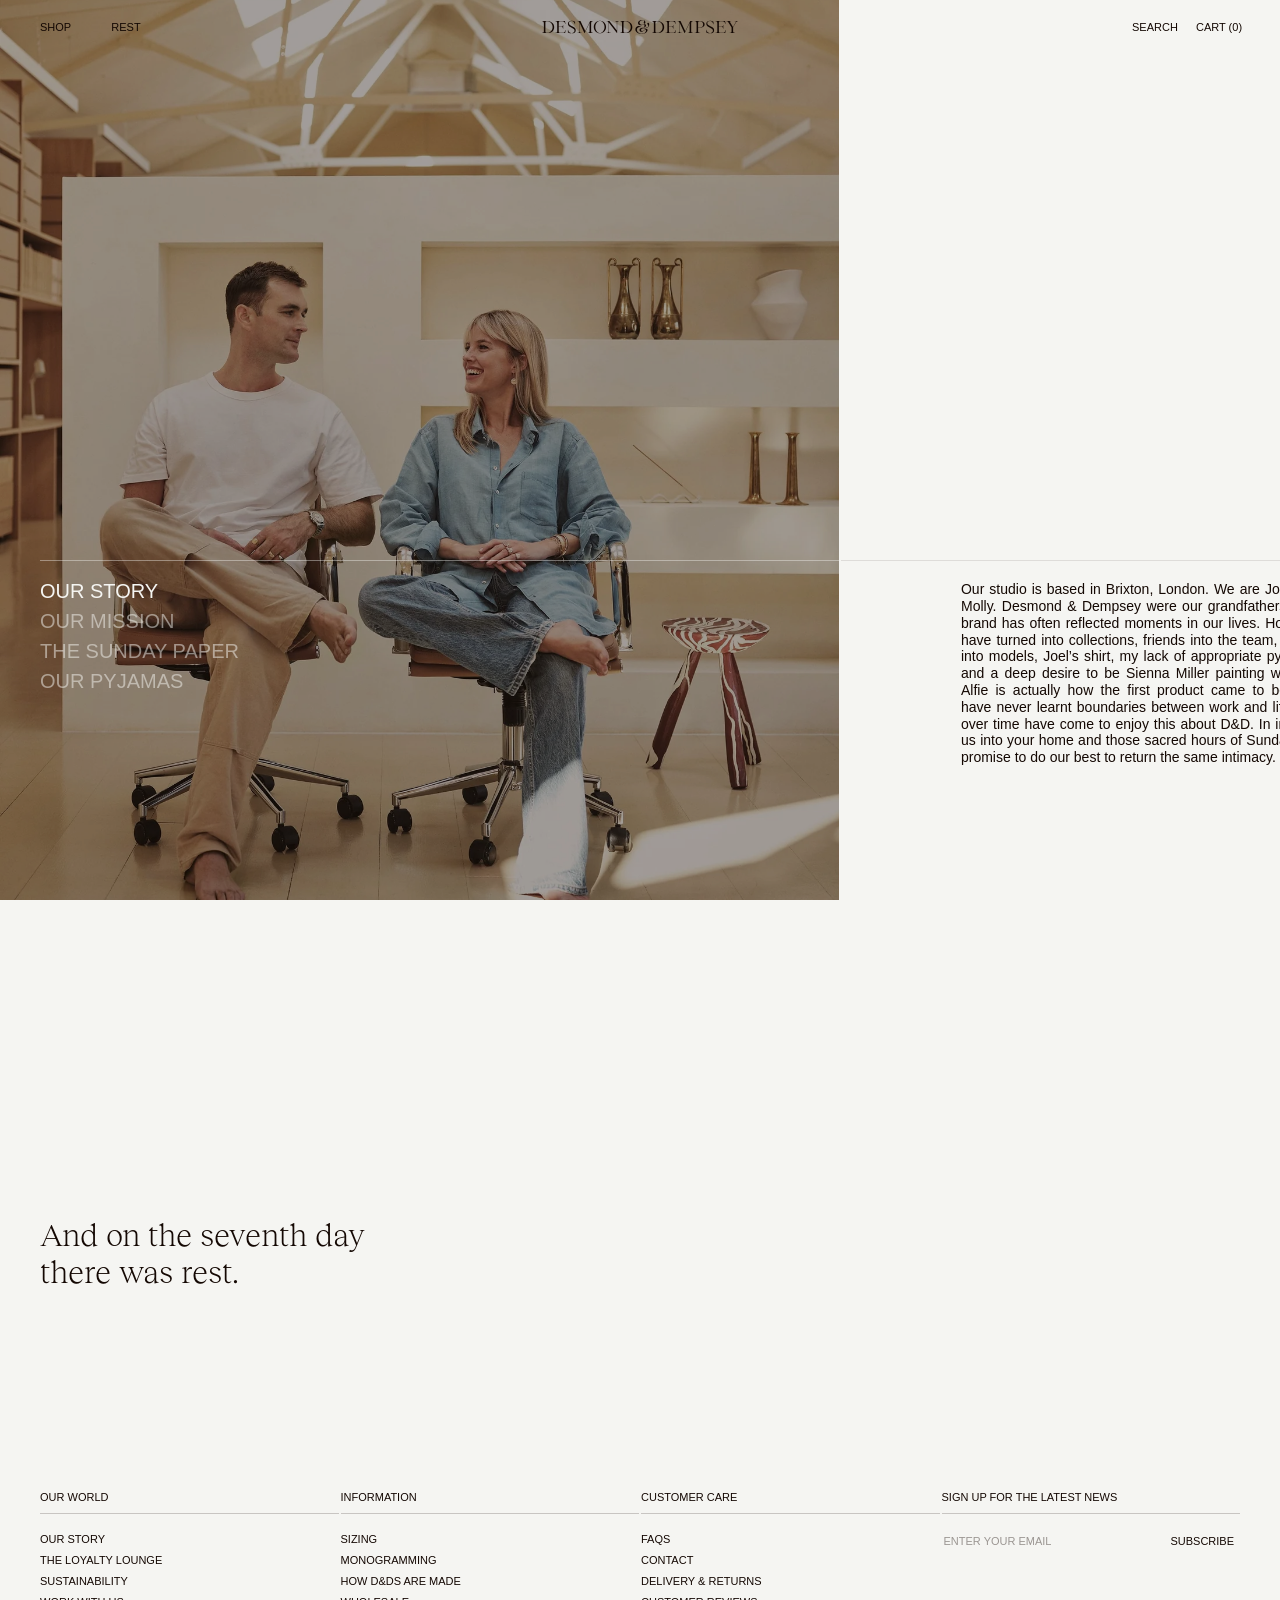
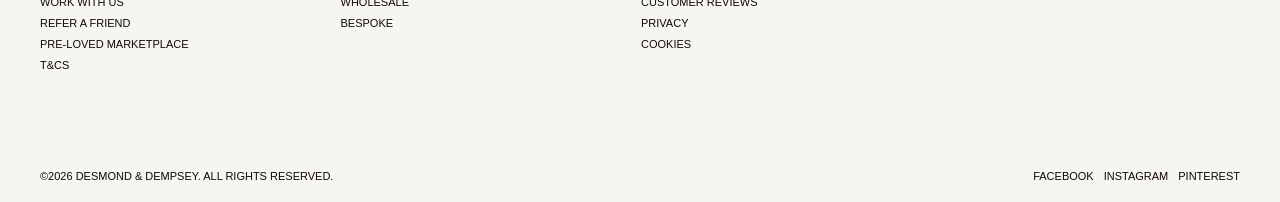
==== commit c6ddb4fc: "V2.1: remove right image, move menu down, 40% overlay (Figma 407:2) - Removed the right accent image" ====
--- a/about-page-v2-1/index.html
+++ b/about-page-v2-1/index.html
@@ -10,7 +10,7 @@
   <link rel="stylesheet" href="v1.2.css" />
   <!-- V2.1: full-bleed image left, filters overlaid, layered accent.
        ?v bumped on each change to bypass the CDN/browser cache. -->
-  <link rel="stylesheet" href="about-v2-1.css?v=405" />
+  <link rel="stylesheet" href="about-v2-1.css?v=407" />
 </head>
 <body>
   <main class="page page--v21">
@@ -40,8 +40,11 @@
         <span class="story__scrim" aria-hidden="true"></span>
       </div>
 
-      <!-- Chapters overlaid on the image (top-left, light). -->
-      <div class="story__filters">
+      <!-- Menu block, moved down for breathing space at the top (Figma 407:2):
+           chapters overlaid on the image (left, light) + description on the
+           cream (right). -->
+      <div class="story__menu">
+        <div class="story__filters">
         <div class="filters__list" role="tablist" aria-label="Chapters">
           <button class="filters__item is-active" type="button" role="tab" aria-selected="true" aria-controls="chapter-0" data-i="0">Our Story</button>
           <button class="filters__item" type="button" role="tab" aria-selected="false" aria-controls="chapter-1" data-i="1">Our Mission</button>
@@ -50,9 +53,7 @@
         </div>
       </div>
 
-      <!-- Right column: description (top) + accent (bottom), on the cream.
-           The rule spans the full column; the content is indented under it. -->
-      <div class="story__right">
+        <div class="story__right">
         <div class="filters__desc">
           <div class="filters__panel is-active" id="chapter-0" role="tabpanel" data-i="0">
             <p>Our studio is based in Brixton, London. We are Joel and Molly. Desmond &amp; Dempsey were our grandfathers. Our brand has often reflected moments in our lives. Holidays have turned into collections, friends into the team, family into models, Joel&rsquo;s shirt, my lack of appropriate pyjamas and a deep desire to be Sienna Miller painting walls in Alfie is actually how the first product came to be. We have never learnt boundaries between work and life, but over time have come to enjoy this about D&amp;D. In inviting us into your home and those sacred hours of Sunday, we promise to do our best to return the same intimacy.</p>
@@ -70,14 +71,7 @@
             <p>We could sing lyrics about the &lsquo;whys&rsquo; behind our pyjamas, but a customer said it best &lsquo;these pyjamas make me feel like I have my sh*t together&rsquo;</p>
           </div>
         </div>
-        <!-- Warm lifestyle accent, bottom of the column — crossfades per
-             chapter like the main image. -->
-        <figure class="story__accent">
-          <img class="filters__accimg is-active" data-i="0" src="assets/images/about-v2/accent-couple.jpg" alt="Joel and Molly larking about in printed pyjamas" />
-          <img class="filters__accimg" data-i="1" src="assets/images/about-v2/accent-mission.png" alt="Family relaxing in matching printed pyjamas in the garden" />
-          <img class="filters__accimg" data-i="2" src="assets/images/about-v2/accent-paper.png" alt="Sunday breakfast on the porch, papers across the table" />
-          <img class="filters__accimg" data-i="3" src="assets/images/about-v2/accent-pyjamas.jpg" alt="Reading in a printed robe on a garden terrace" />
-        </figure>
+        </div>
       </div>
     </section>
 
@@ -141,6 +135,6 @@
     </footer>
   </main>
 
-  <script type="module" src="about-v2-1.js?v=404"></script>
+  <script type="module" src="about-v2-1.js?v=407"></script>
 </body>
 </html>
--- a/about-page-v2-1/about-v2-1.css
+++ b/about-page-v2-1/about-v2-1.css
@@ -70,16 +70,27 @@
   position: absolute;
   inset: 0;
   pointer-events: none;
-  background: rgba(20, 8, 3, 0.2);
+  background: rgba(20, 8, 3, 0.4); /* 40% overlay */
 }
 
-/* Chapters overlaid on the image, top-left. The rule spans the whole left
-   column (to the image's right edge), light over the photo. */
-.story__filters {
+/* Menu block — moved DOWN for breathing space at the top (Figma 407:2):
+   bottom-anchored ~100px above the section bottom. Filters (left, over the
+   image) + description (right, over the cream) sit in a row, each carrying
+   the rule at its top. */
+.story__menu {
   position: absolute;
   left: calc(var(--w) * 0.027778); /* 40 */
-  top: calc(54px + var(--w) * 0.083333); /* nav 54 + 120 */
+  right: calc(var(--w) * 0.027778); /* 40 */
+  bottom: calc(var(--w) * 0.069444); /* 100 */
   z-index: 3;
+  display: flex;
+  gap: 2px;
+  align-items: flex-start;
+}
+/* Chapters overlaid on the image. The rule spans the whole left column
+   (to the image's right edge), light over the photo. */
+.story__filters {
+  flex: 0 0 auto;
   width: calc(var(--w) * 0.554861); /* 799 — full left column */
   padding-top: calc(var(--w) * 0.013889); /* 20 */
   border-top: 0.5px solid rgba(245, 245, 242, 0.4);
@@ -111,26 +122,20 @@
   color: #f5f5f2;
 }
 
-/* Right column: description (top) + accent (bottom), on the cream. The rule
-   spans the full column (dark over cream); the content is indented under it. */
+/* Right column, on the cream. The rule spans the full column (dark over
+   cream); the description is indented under it. */
 .story__right {
-  position: absolute;
-  left: calc(var(--w) * 0.584028); /* 841 = image 839 + 2 gap */
-  top: calc(54px + var(--w) * 0.083333); /* aligned with the left rule */
-  bottom: 0; /* accent bottom lines up with the full-bleed image bottom */
-  z-index: 2;
+  flex: 0 0 auto;
+  align-self: stretch;
   width: calc(var(--w) * 0.332639); /* 479 — full right column */
   padding-top: calc(var(--w) * 0.013889); /* 20 */
   padding-left: calc(var(--w) * 0.083333); /* 120 — indents the content */
   border-top: 0.5px solid rgba(20, 8, 3, 0.1);
-  display: flex;
-  flex-direction: column;
-  justify-content: space-between;
 }
 .filters__desc {
   position: relative;
   width: calc(var(--w) * 0.248611); /* 358 */
-  min-height: calc(var(--w) * 0.14); /* room for the tallest 2-paragraph panel */
+  min-height: calc(var(--w) * 0.152); /* room for the tallest 2-paragraph panel */
 }
 .filters__panel {
   position: absolute;
@@ -168,35 +173,9 @@
   }
 }
 
-/* Warm lifestyle accent, bottom of the right column. No shadow. Its images
-   crossfade per chapter, mirroring the main image. */
-.story__accent {
-  position: relative;
-  margin: 0;
-  width: calc(var(--w) * 0.166); /* 239 */
-  height: calc(var(--w) * 0.232); /* 334 */
-  overflow: hidden;
-  flex: 0 0 auto;
-}
-.filters__accimg {
-  position: absolute;
-  inset: 0;
-  width: 100%;
-  height: 100%;
-  object-fit: cover;
-  display: block;
-  opacity: 0;
-  transition: opacity 1.2s var(--ease-expo);
-}
-.filters__accimg.is-active {
-  opacity: 1;
-  animation: v21-appear-img 2s cubic-bezier(0.33, 1, 0.68, 1) 0.1s backwards;
-}
-
 @media (prefers-reduced-motion: reduce) {
   .filters__panel,
   .filters__img,
-  .filters__accimg,
   .filters__item {
     transition: none;
     animation: none;
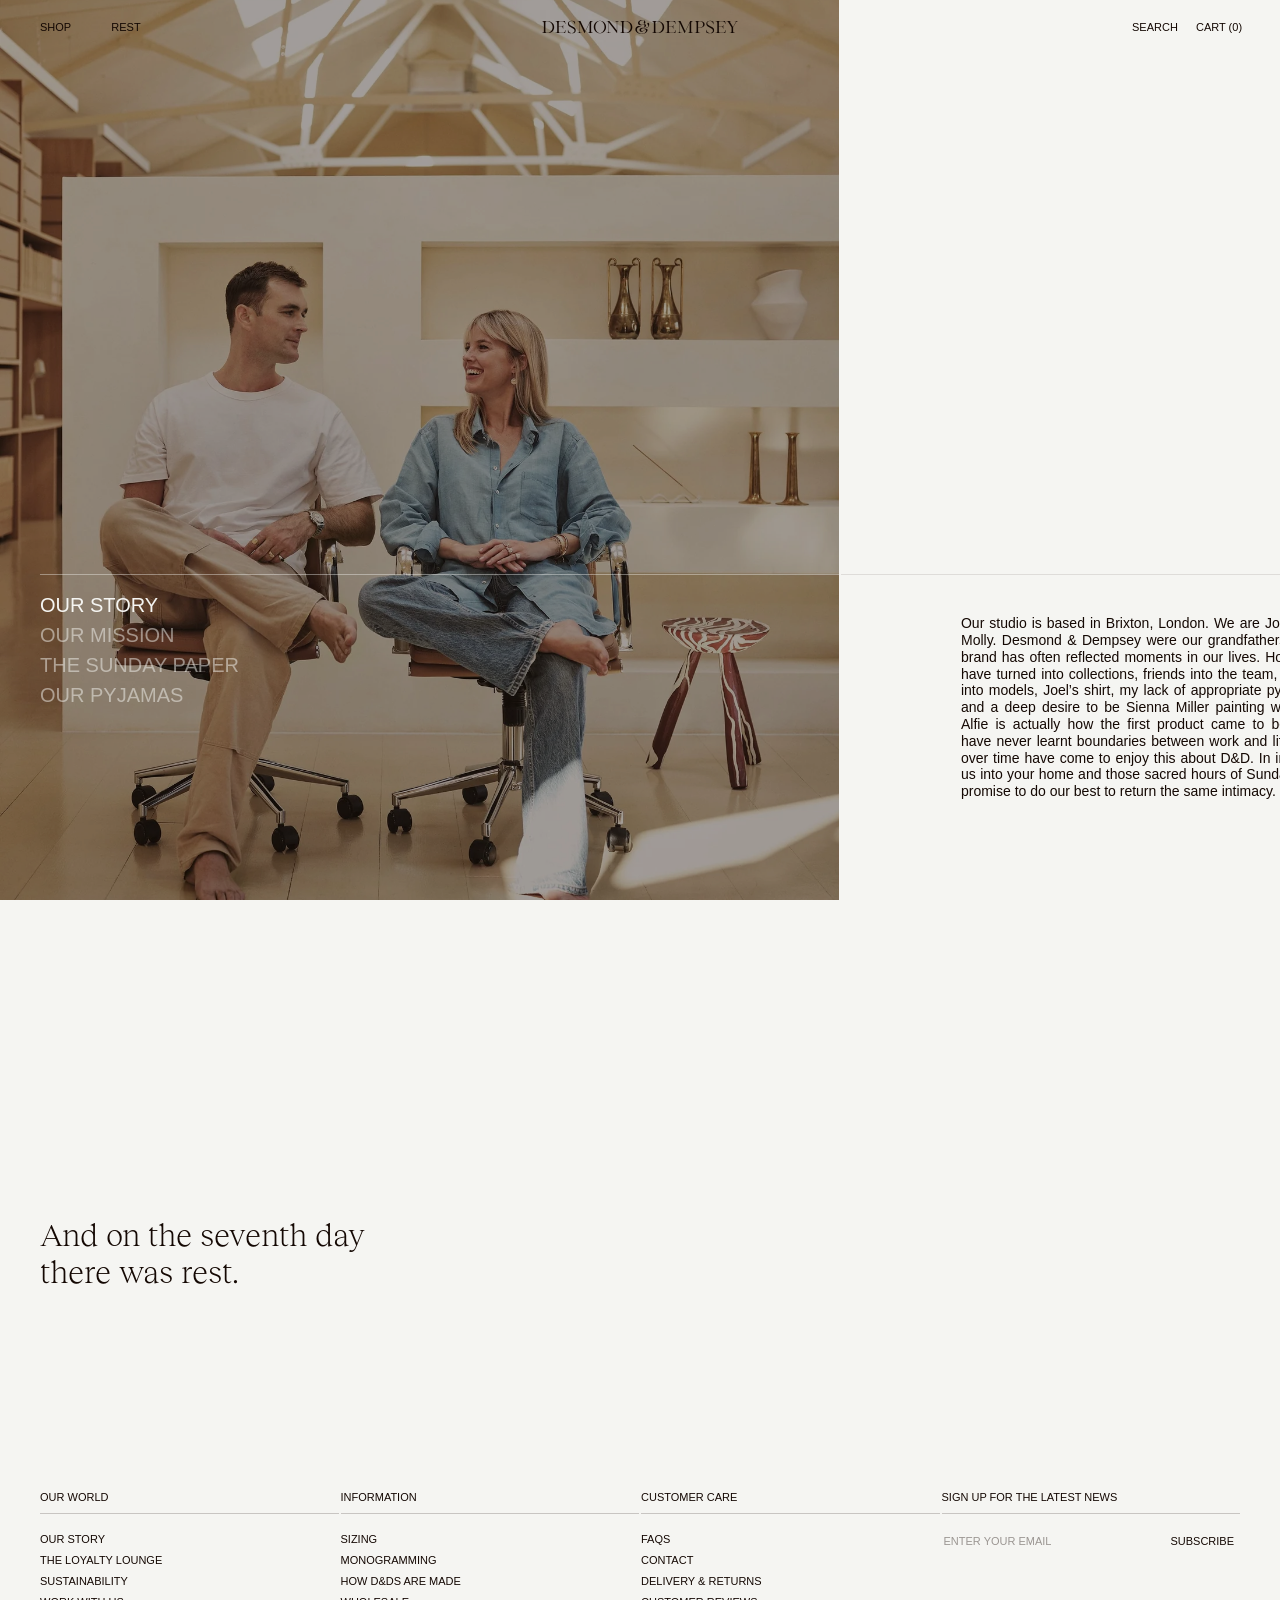
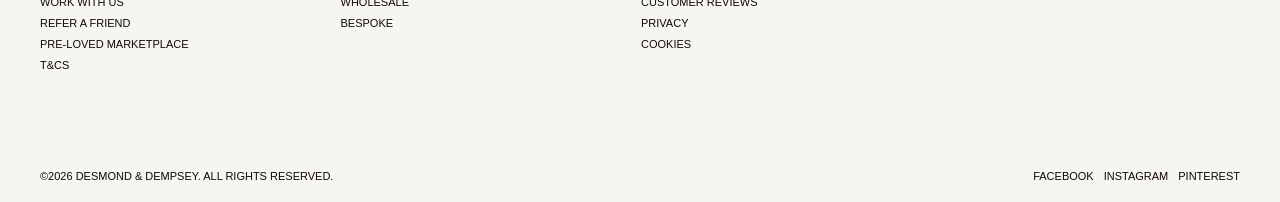
==== commit 5f84a76c: "V2.1: kill the scaled dead space below the description The description box used a --w-scaled min-hei" ====
--- a/about-page-v2-1/index.html
+++ b/about-page-v2-1/index.html
@@ -10,7 +10,7 @@
   <link rel="stylesheet" href="v1.2.css" />
   <!-- V2.1: full-bleed image left, filters overlaid, layered accent.
        ?v bumped on each change to bypass the CDN/browser cache. -->
-  <link rel="stylesheet" href="about-v2-1.css?v=407" />
+  <link rel="stylesheet" href="about-v2-1.css?v=409" />
 </head>
 <body>
   <main class="page page--v21">
--- a/about-page-v2-1/about-v2-1.css
+++ b/about-page-v2-1/about-v2-1.css
@@ -81,7 +81,7 @@
   position: absolute;
   left: calc(var(--w) * 0.027778); /* 40 */
   right: calc(var(--w) * 0.027778); /* 40 */
-  bottom: calc(var(--w) * 0.069444); /* 100 */
+  bottom: 100px; /* fixed — the margin below stays 100px on any screen size */
   z-index: 3;
   display: flex;
   gap: 2px;
@@ -133,15 +133,15 @@
   border-top: 0.5px solid rgba(20, 8, 3, 0.1);
 }
 .filters__desc {
-  position: relative;
+  /* Stack the panels in one grid cell so the box auto-sizes to the content
+     (no scaled min-height dead space). Panels bottom-align, so the last line
+     always sits the same 100px above the section bottom, on any screen. */
+  display: grid;
   width: calc(var(--w) * 0.248611); /* 358 */
-  min-height: calc(var(--w) * 0.152); /* room for the tallest 2-paragraph panel */
 }
 .filters__panel {
-  position: absolute;
-  top: 0;
-  left: 0;
-  width: 100%;
+  grid-area: 1 / 1;
+  align-self: end;
   display: flex;
   flex-direction: column;
   gap: calc(var(--w) * 0.013889); /* 20 */
